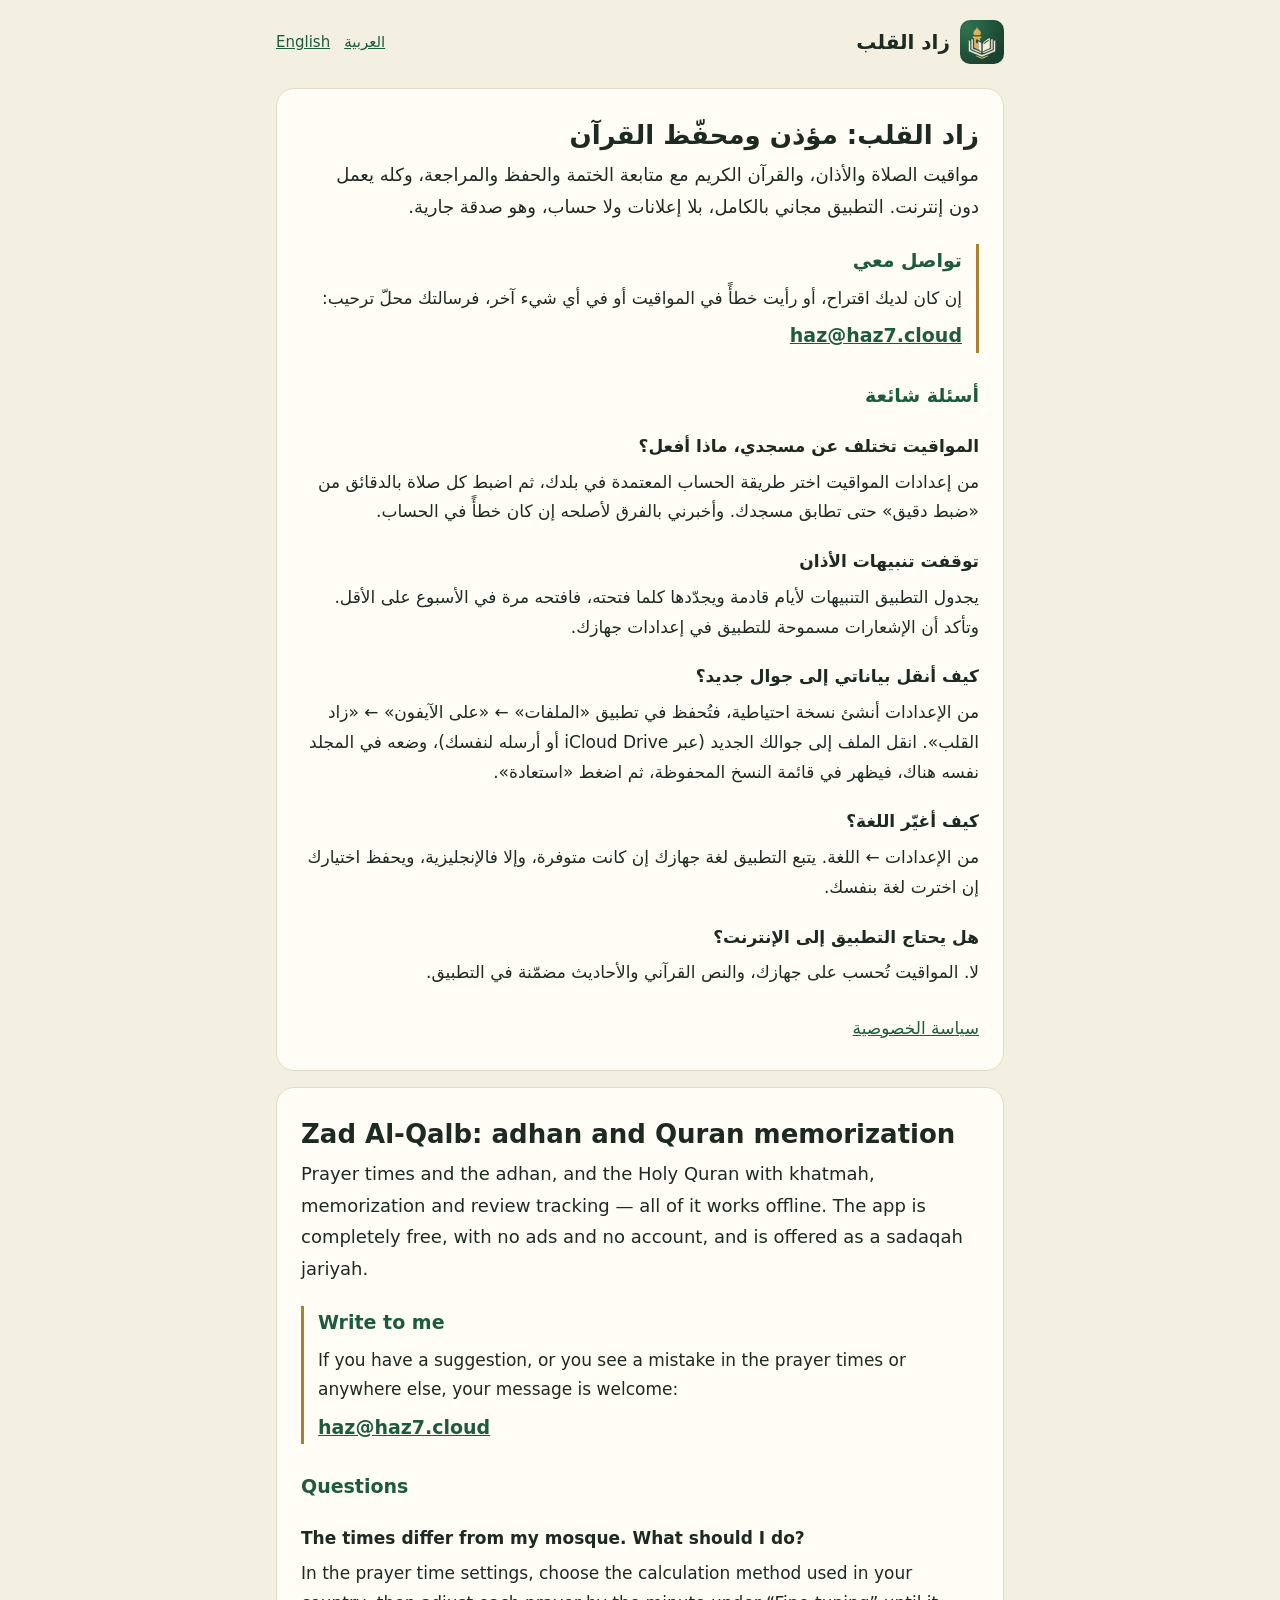
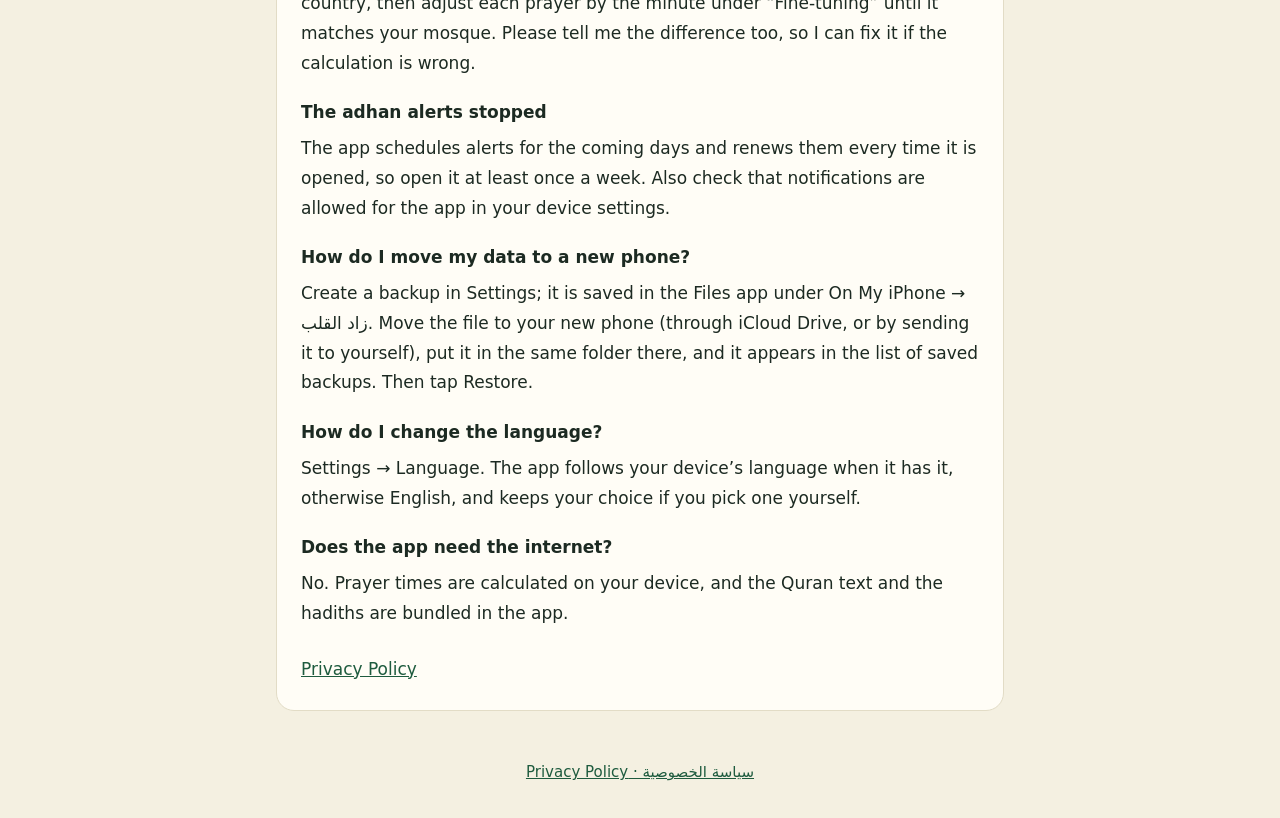
==== index.html @ e41902e6 "Support and privacy pages for Zad Al-Qalb The pages the App Store listing links to: support (index.h" ====
<!doctype html>
<html lang="ar" dir="rtl">
<head>
<meta charset="utf-8">
<meta name="viewport" content="width=device-width, initial-scale=1">
<title>زاد القلب · الدعم — Zad Al-Qalb · Support</title>
<meta name="description" content="زاد القلب: مؤذن ومحفّظ القرآن. Zad Al-Qalb: adhan and Quran memorization.">
<link rel="icon" href="logo.png">
<link rel="stylesheet" href="style.css">
</head>
<body>
<header class="top">
  <a class="brand" href="index.html"><img src="logo.png" alt="" width="44" height="44"><span>زاد القلب</span></a>
  <nav class="langs"><a href="#ar">العربية</a><a href="#en" lang="en">English</a></nav>
</header>

<main>
<article id="ar" lang="ar" dir="rtl">
  <h1>زاد القلب: مؤذن ومحفّظ القرآن</h1>
  <p class="lead">مواقيت الصلاة والأذان، والقرآن الكريم مع متابعة الختمة والحفظ والمراجعة، وكله يعمل دون إنترنت. التطبيق مجاني بالكامل، بلا إعلانات ولا حساب، وهو صدقة جارية.</p>

  <div class="contact">
    <h2>تواصل معي</h2>
    <p>إن كان لديك اقتراح، أو رأيت خطأً في المواقيت أو في أي شيء آخر، فرسالتك محلّ ترحيب:</p>
    <p class="mail"><a href="mailto:haz@haz7.cloud">haz@haz7.cloud</a></p>
  </div>

  <h2>أسئلة شائعة</h2>

  <h3>المواقيت تختلف عن مسجدي، ماذا أفعل؟</h3>
  <p>من إعدادات المواقيت اختر طريقة الحساب المعتمدة في بلدك، ثم اضبط كل صلاة بالدقائق من «ضبط دقيق» حتى تطابق مسجدك. وأخبرني بالفرق لأصلحه إن كان خطأً في الحساب.</p>

  <h3>توقفت تنبيهات الأذان</h3>
  <p>يجدول التطبيق التنبيهات لأيام قادمة ويجدّدها كلما فتحته، فافتحه مرة في الأسبوع على الأقل. وتأكد أن الإشعارات مسموحة للتطبيق في إعدادات جهازك.</p>

  <h3>كيف أنقل بياناتي إلى جوال جديد؟</h3>
  <p>من الإعدادات أنشئ نسخة احتياطية، فتُحفظ في تطبيق «الملفات» ← «على الآيفون» ← «زاد القلب». انقل الملف إلى جوالك الجديد (عبر iCloud Drive أو أرسله لنفسك)، وضعه في المجلد نفسه هناك، فيظهر في قائمة النسخ المحفوظة، ثم اضغط «استعادة».</p>

  <h3>كيف أغيّر اللغة؟</h3>
  <p>من الإعدادات ← اللغة. يتبع التطبيق لغة جهازك إن كانت متوفرة، وإلا فالإنجليزية، ويحفظ اختيارك إن اخترت لغة بنفسك.</p>

  <h3>هل يحتاج التطبيق إلى الإنترنت؟</h3>
  <p>لا. المواقيت تُحسب على جهازك، والنص القرآني والأحاديث مضمّنة في التطبيق.</p>

  <p class="policy"><a href="privacy.html#ar">سياسة الخصوصية</a></p>
</article>

<article id="en" lang="en" dir="ltr">
  <h1>Zad Al-Qalb: adhan and Quran memorization</h1>
  <p class="lead">Prayer times and the adhan, and the Holy Quran with khatmah, memorization and review tracking — all of it works offline. The app is completely free, with no ads and no account, and is offered as a sadaqah jariyah.</p>

  <div class="contact">
    <h2>Write to me</h2>
    <p>If you have a suggestion, or you see a mistake in the prayer times or anywhere else, your message is welcome:</p>
    <p class="mail"><a href="mailto:haz@haz7.cloud">haz@haz7.cloud</a></p>
  </div>

  <h2>Questions</h2>

  <h3>The times differ from my mosque. What should I do?</h3>
  <p>In the prayer time settings, choose the calculation method used in your country, then adjust each prayer by the minute under “Fine-tuning” until it matches your mosque. Please tell me the difference too, so I can fix it if the calculation is wrong.</p>

  <h3>The adhan alerts stopped</h3>
  <p>The app schedules alerts for the coming days and renews them every time it is opened, so open it at least once a week. Also check that notifications are allowed for the app in your device settings.</p>

  <h3>How do I move my data to a new phone?</h3>
  <p>Create a backup in Settings; it is saved in the Files app under On My iPhone → زاد القلب. Move the file to your new phone (through iCloud Drive, or by sending it to yourself), put it in the same folder there, and it appears in the list of saved backups. Then tap Restore.</p>

  <h3>How do I change the language?</h3>
  <p>Settings → Language. The app follows your device’s language when it has it, otherwise English, and keeps your choice if you pick one yourself.</p>

  <h3>Does the app need the internet?</h3>
  <p>No. Prayer times are calculated on your device, and the Quran text and the hadiths are bundled in the app.</p>

  <p class="policy"><a href="privacy.html#en">Privacy Policy</a></p>
</article>
</main>

<footer><a href="privacy.html">سياسة الخصوصية · Privacy Policy</a></footer>
</body>
</html>
---- style.css ----
/* The app's own palette: deep green, warm paper, a touch of gold. */
:root {
  --ink: #1c2a22;
  --muted: #5a6a60;
  --green: #1e5b3e;
  --gold: #a9812f;
  --paper: #f4f0e1;
  --card: #fffdf6;
  --line: #e2dcc6;
}

@media (prefers-color-scheme: dark) {
  :root {
    --ink: #ece6d6;
    --muted: #a8b3aa;
    --green: #8fc7a5;
    --gold: #d6b467;
    --paper: #121a15;
    --card: #1a241e;
    --line: #2c3a31;
  }
}

* { box-sizing: border-box; }

body {
  margin: 0;
  background: var(--paper);
  color: var(--ink);
  font: 17px/1.75 system-ui, -apple-system, "Segoe UI", "Noto Naskh Arabic", "Geeza Pro", sans-serif;
}

a { color: var(--green); }

.top {
  max-width: 760px;
  margin: 0 auto;
  padding: 20px 16px 8px;
  display: flex;
  align-items: center;
  justify-content: space-between;
  gap: 12px;
}

.brand {
  display: flex;
  align-items: center;
  gap: 10px;
  color: var(--ink);
  text-decoration: none;
  font-weight: 700;
  font-size: 20px;
}

.brand img { border-radius: 10px; }

.langs { display: flex; gap: 14px; font-size: 15px; }

main {
  max-width: 760px;
  margin: 0 auto;
  padding: 0 16px 24px;
}

article {
  background: var(--card);
  border: 1px solid var(--line);
  border-radius: 18px;
  padding: 8px 24px 20px;
  margin: 16px 0;
}

h1 { font-size: 26px; line-height: 1.4; margin: 20px 0 4px; }
h2 { font-size: 19px; margin: 26px 0 4px; color: var(--green); }
h3 { font-size: 17px; margin: 20px 0 2px; }
p { margin: 6px 0; }

.updated { color: var(--muted); font-size: 14px; margin-bottom: 14px; }
.lead { font-size: 18px; }

.contact {
  border-inline-start: 3px solid var(--gold);
  padding-inline-start: 14px;
  margin: 22px 0;
}
.contact h2 { margin-top: 0; }
.mail { font-size: 19px; font-weight: 600; }

.policy { margin-top: 26px; }

footer {
  text-align: center;
  padding: 8px 16px 32px;
  font-size: 15px;
}

@media (max-width: 480px) {
  body { font-size: 16px; }
  article { padding: 4px 16px 16px; }
  h1 { font-size: 22px; }
}
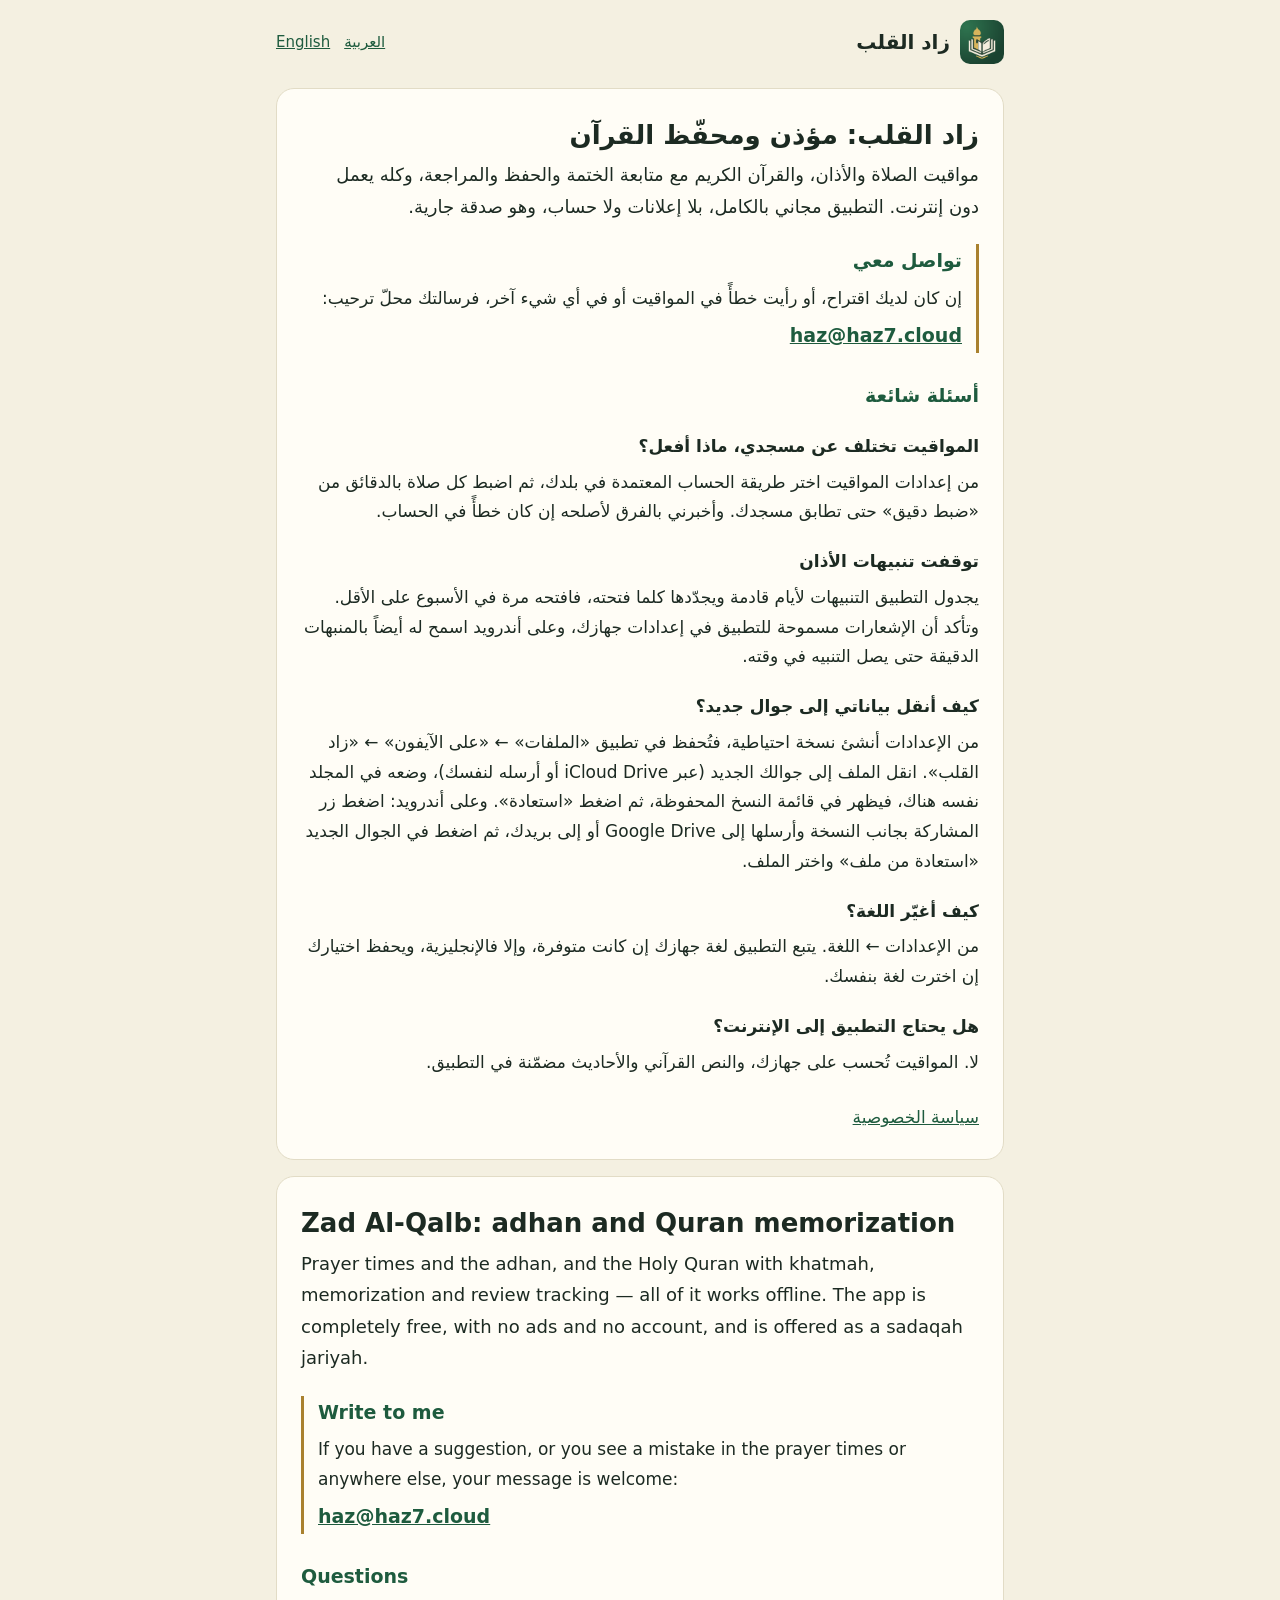
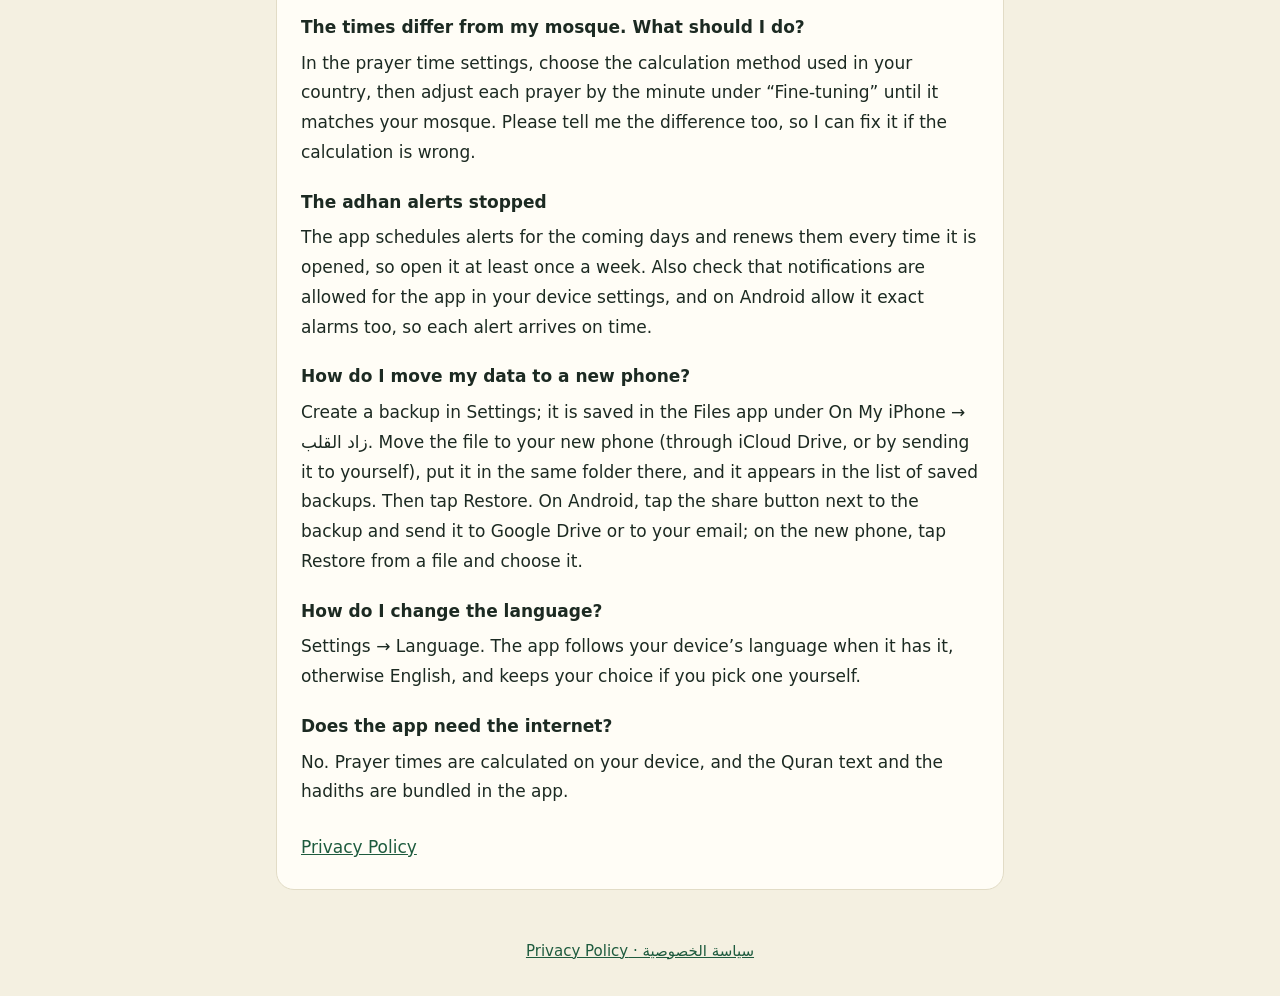
==== commit 9b2b2a22: "Pages: cover Android too - backups, rating, exact alarms Co-Authored-By: Claude Opus 5.5 <noreply@an" ====
--- a/index.html
+++ b/index.html
@@ -31,10 +31,10 @@
   <p>من إعدادات المواقيت اختر طريقة الحساب المعتمدة في بلدك، ثم اضبط كل صلاة بالدقائق من «ضبط دقيق» حتى تطابق مسجدك. وأخبرني بالفرق لأصلحه إن كان خطأً في الحساب.</p>
 
   <h3>توقفت تنبيهات الأذان</h3>
-  <p>يجدول التطبيق التنبيهات لأيام قادمة ويجدّدها كلما فتحته، فافتحه مرة في الأسبوع على الأقل. وتأكد أن الإشعارات مسموحة للتطبيق في إعدادات جهازك.</p>
+  <p>يجدول التطبيق التنبيهات لأيام قادمة ويجدّدها كلما فتحته، فافتحه مرة في الأسبوع على الأقل. وتأكد أن الإشعارات مسموحة للتطبيق في إعدادات جهازك، وعلى أندرويد اسمح له أيضاً بالمنبهات الدقيقة حتى يصل التنبيه في وقته.</p>
 
   <h3>كيف أنقل بياناتي إلى جوال جديد؟</h3>
-  <p>من الإعدادات أنشئ نسخة احتياطية، فتُحفظ في تطبيق «الملفات» ← «على الآيفون» ← «زاد القلب». انقل الملف إلى جوالك الجديد (عبر iCloud Drive أو أرسله لنفسك)، وضعه في المجلد نفسه هناك، فيظهر في قائمة النسخ المحفوظة، ثم اضغط «استعادة».</p>
+  <p>من الإعدادات أنشئ نسخة احتياطية، فتُحفظ في تطبيق «الملفات» ← «على الآيفون» ← «زاد القلب». انقل الملف إلى جوالك الجديد (عبر iCloud Drive أو أرسله لنفسك)، وضعه في المجلد نفسه هناك، فيظهر في قائمة النسخ المحفوظة، ثم اضغط «استعادة». وعلى أندرويد: اضغط زر المشاركة بجانب النسخة وأرسلها إلى Google Drive أو إلى بريدك، ثم اضغط في الجوال الجديد «استعادة من ملف» واختر الملف.</p>
 
   <h3>كيف أغيّر اللغة؟</h3>
   <p>من الإعدادات ← اللغة. يتبع التطبيق لغة جهازك إن كانت متوفرة، وإلا فالإنجليزية، ويحفظ اختيارك إن اخترت لغة بنفسك.</p>
@@ -61,10 +61,10 @@
   <p>In the prayer time settings, choose the calculation method used in your country, then adjust each prayer by the minute under “Fine-tuning” until it matches your mosque. Please tell me the difference too, so I can fix it if the calculation is wrong.</p>
 
   <h3>The adhan alerts stopped</h3>
-  <p>The app schedules alerts for the coming days and renews them every time it is opened, so open it at least once a week. Also check that notifications are allowed for the app in your device settings.</p>
+  <p>The app schedules alerts for the coming days and renews them every time it is opened, so open it at least once a week. Also check that notifications are allowed for the app in your device settings, and on Android allow it exact alarms too, so each alert arrives on time.</p>
 
   <h3>How do I move my data to a new phone?</h3>
-  <p>Create a backup in Settings; it is saved in the Files app under On My iPhone → زاد القلب. Move the file to your new phone (through iCloud Drive, or by sending it to yourself), put it in the same folder there, and it appears in the list of saved backups. Then tap Restore.</p>
+  <p>Create a backup in Settings; it is saved in the Files app under On My iPhone → زاد القلب. Move the file to your new phone (through iCloud Drive, or by sending it to yourself), put it in the same folder there, and it appears in the list of saved backups. Then tap Restore. On Android, tap the share button next to the backup and send it to Google Drive or to your email; on the new phone, tap Restore from a file and choose it.</p>
 
   <h3>How do I change the language?</h3>
   <p>Settings → Language. The app follows your device’s language when it has it, otherwise English, and keeps your choice if you pick one yourself.</p>
